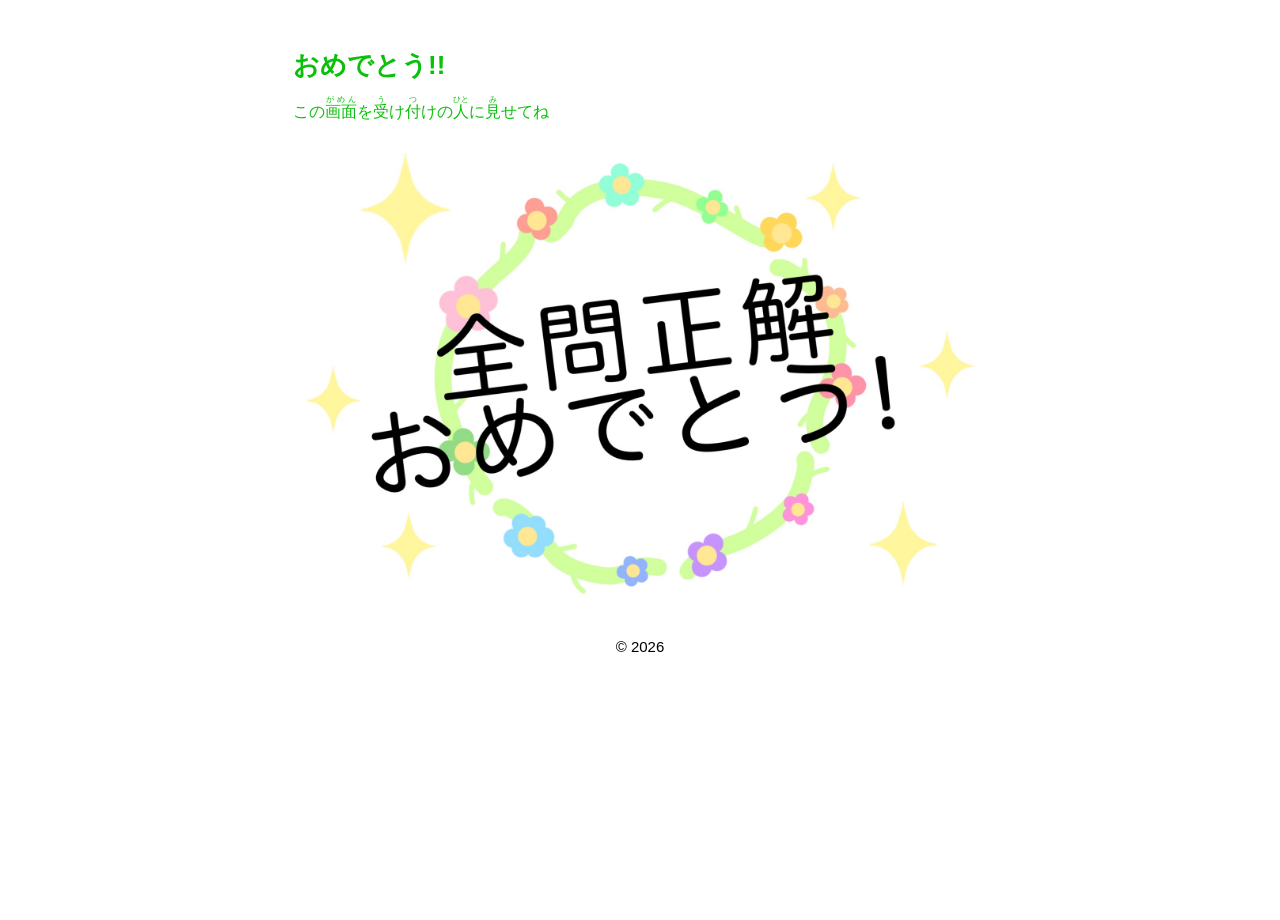
==== clear.html @ f263c5b3 "Add files via upload" ====
<!DOCTYPE html>
<html lang="ja">
    <head>
        <meta charset="UTF-8">
        <title>クリアおめでとう</title>
        <meta name="keywords" content="ページのキーワードA,B,C">
        <meta name="description" content="ページの説明">
        <meta name="viewport" content="width=device-width, initial-scale=1.0">
        <link rel="stylesheet" href="clear.css">
    </head>
    <body>
    <div id="outer">
        <header><div id="header-container"><div id="head-inner"><h1>おめでとう!!</h1>
          <p class="description">
  この<ruby>画面<rt>がめん</rt></ruby>を<ruby>受<rt>う</rt></ruby>け<ruby>付<rt>つ</rt></ruby>けの<ruby>人<rt>ひと</rt></ruby>に<ruby>見<rt>み</rt></ruby>せてね
</p>
                <img src="images/stamp/全問正解.jpg">
        <footer>© 2026</footer>
    </div>
    </body>
</html>
---- clear.css ----
@charset "UTF-8";
body {
	margin: 0;
	padding: 0;
	font-family: "游ゴシック Medium", "ヒラギノ角ゴ Pro", "Hiragino Kaku Gothic Pro", "メイリオ", "Meiryo", sans-serif;
	line-height: 1.6;
    font-size: 16px;
}
#header-container {
  margin: 0 auto;
  width: 694px;
}
header {
	background-color: #ffffff;
}
#head-inner {
    padding: 25px 0;
}
h1 {
	font-size: 26px;
	font-weight: bold;
	padding: 10px 0 0 0;
	margin: 0;
	color: #0bc00b;
}
h1 a {
	font-weight: bold;
	color: #f3e6d2;
	text-decoration: none;
}
h1 a:hover {
	color: #e8f3f9;
	text-decoration: none;
}
.description {
	line-height: 1.2;
	color: #0bc00b;
	margin: 0.5em 0 1em 0;
}
h2 {
	font-size: 22px;
	margin: 0;
	padding: 4px 0;
	border-bottom: 1px solid #999;
}
#content-wrapper {margin: 0 auto;
    width: 694px;}
main {
	color: #333;
}
#inner {
	padding: 20px 0 0 0;
}
ul {
	margin: 0 0 0 1em;
	padding: 0;
}
li {
	list-style: disc;
}
p {
	margin: 1em 0;
}
img {
	max-width: 100%;
	height: auto;
	border: 0;
}
hr {
	border-width: 1px 0 0 0;
	border-style: solid;
	border-color: #ccc;
	height: 1px;
}
a {
	font-weight: normal;
}

#middle-inner {
	padding: 20px 0 20px 0;
}
.side-title {
	padding: 7px 16px 7px 16px;
	background-color: #f1f1f1;
	color: #333;
	font-weight: bold;
	border: 1px solid #ccc;
	margin-bottom: 10px;
	border-radius: 5px;
}
.side {
	margin: 0 0 10px 0;
	padding: 2px 8px 8px 7px;
	background-color: #fcfcfc;
	box-shadow: 0 2px 5px rgba(0, 0, 0, 0.1);
	border-radius: 5px;
}
.side ul {
	margin: 0 0 0 10px;
	padding: 0;
}
.side li {
	list-style: none;
	margin-bottom: 0.5em;
}
.side li a {
	text-decoration: none;
	color: #214555;
}
.side li a:hover {
	text-decoration: underline;
}
footer {
	font-size: 15px;
	height: 100px;
	clear: both;
	text-align: center;
}
blockquote {
	border: 1px solid #ccc;
	padding: 5px;
	margin: 10px;
}
@media screen and (max-width: 767px) {
#header-container {
    margin: 0;
	width: 100%;
}

#head-inner {
    padding: 25px 10px;
	background-color: #FFFFFF;
}

#content-wrapper {
margin: 0;
	width: 100%;}
main {
width: 100%;
	color: #333;
}
#inner {
	padding: 20px 10px 0 10px;
}
aside {
width: 100%;
}
#middle-inner {
	padding: 10px 10px 20px 10px;
}
h1 {
	font-size: 20px;
}
h2 {
	font-size: 18px;
}
h3 {
	font-size: 16px;
}
h4 {
	font-size: 14px;
}
}
#outer {
  min-height: 100vh;
  padding: 10px;
  display: flex;
  flex-direction: column;
  align-items: center;
}
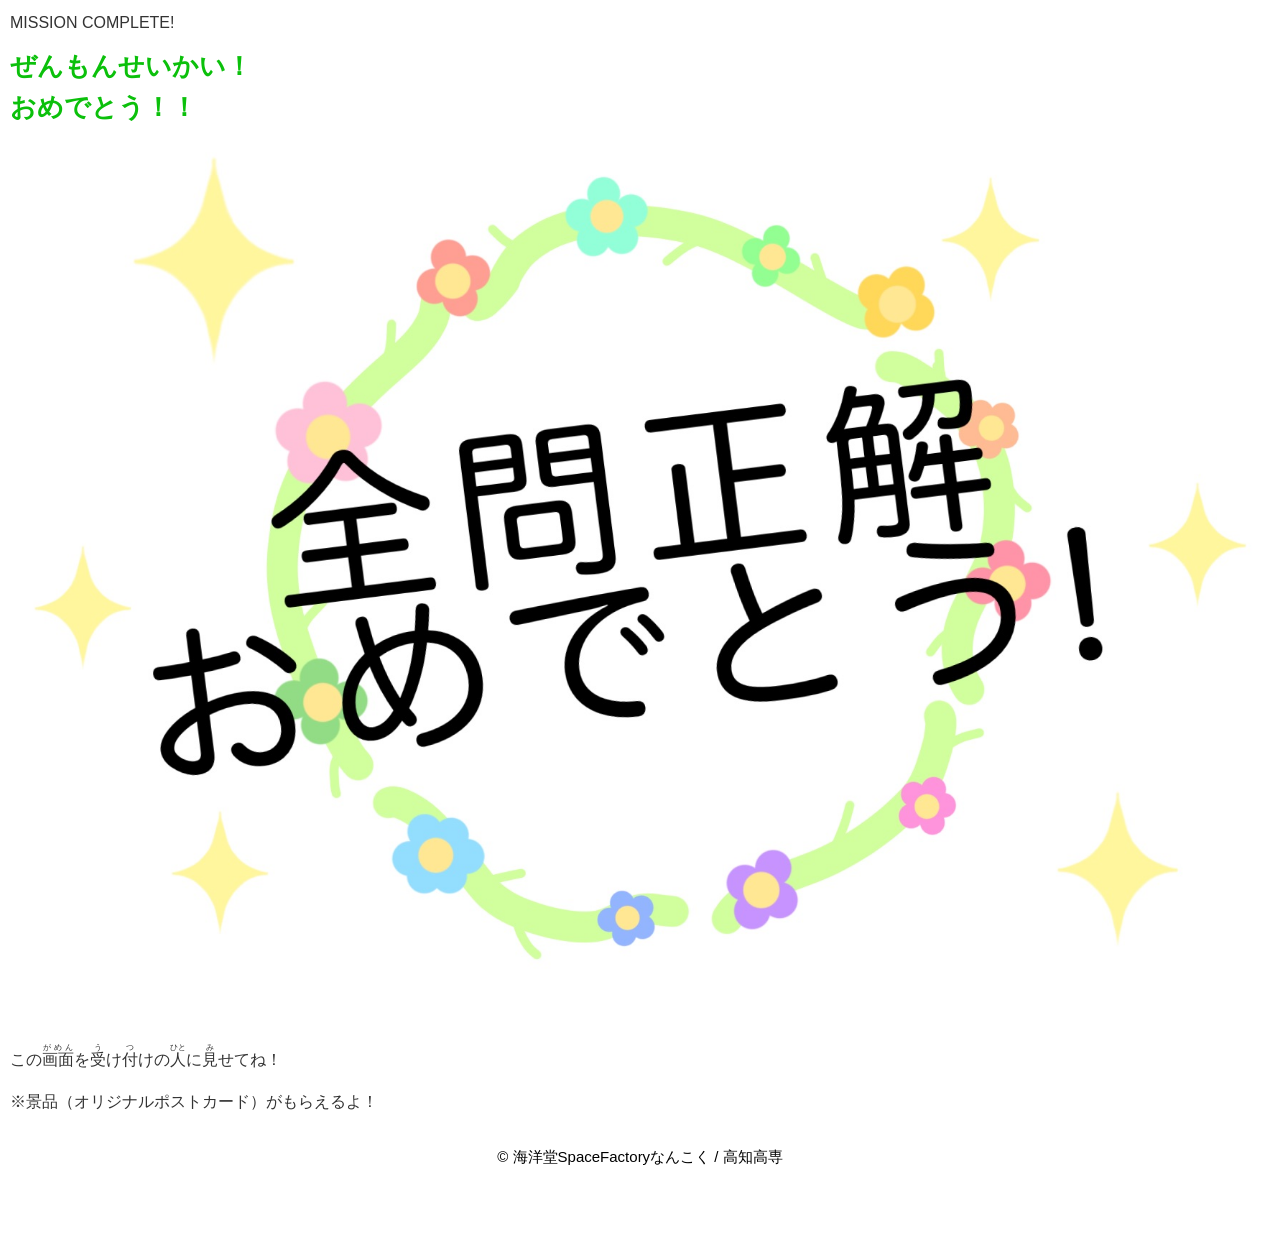
==== commit 84e4928e: "a a" ====
--- a/clear.html
+++ b/clear.html
@@ -1,21 +1,58 @@
 <!DOCTYPE html>
 <html lang="ja">
-    <head>
-        <meta charset="UTF-8">
-        <title>クリアおめでとう</title>
-        <meta name="keywords" content="ページのキーワードA,B,C">
-        <meta name="description" content="ページの説明">
-        <meta name="viewport" content="width=device-width, initial-scale=1.0">
-        <link rel="stylesheet" href="clear.css">
-    </head>
-    <body>
+<head>
+    <meta charset="UTF-8">
+    <title>全問正解おめでとう！海洋堂ARクイズラリー</title>
+    <meta name="viewport" content="width=device-width, initial-scale=1.0">
+    <link rel="stylesheet" href="clear.css">
+    <!-- 見やすい角丸フォントの読み込み -->
+    <link rel="preconnect" href="https://fonts.googleapis.com">
+    <link rel="preconnect" href="https://fonts.gstatic.com" crossorigin>
+    <link href="https://fonts.googleapis.com/css2?family=M+PLUS+Rounded+1c:wght@700;800;900&display=swap" rel="stylesheet">
+</head>
+<body>
+    <!-- お祝いの紙吹雪演出 -->
+    <div class="confetti-container" aria-hidden="true">
+        <div class="confetti"></div><div class="confetti"></div>
+        <div class="confetti"></div><div class="confetti"></div>
+        <div class="confetti"></div><div class="confetti"></div>
+        <div class="confetti"></div><div class="confetti"></div>
+    </div>
+
+
     <div id="outer">
-        <header><div id="header-container"><div id="head-inner"><h1>おめでとう!!</h1>
-          <p class="description">
-  この<ruby>画面<rt>がめん</rt></ruby>を<ruby>受<rt>う</rt></ruby>け<ruby>付<rt>つ</rt></ruby>けの<ruby>人<rt>ひと</rt></ruby>に<ruby>見<rt>み</rt></ruby>せてね
-</p>
-                <img src="images/stamp/全問正解.jpg">
-        <footer>© 2026</footer>
+        <main class="clear-card">
+            
+            <!-- 1. 祝福ヘッダー -->
+            <header class="clear-header">
+                <div class="badge">MISSION COMPLETE!</div>
+                <h1>ぜんもんせいかい！<br><span class="highlight">おめでとう！！</span></h1>
+            </header>
+
+
+            <!-- 2. スタンプ（スタッフ確認用メインエリア） -->
+            <div class="stamp-container">
+                <div class="stamp-frame">
+                    <img src="images/stamp/全問正解.jpg" alt="全問正解スタンプ" class="stamp-image">
+                </div>
+            </div>
+
+
+            <!-- 3. スタッフに見せる指示（子供・高齢者向け大文字＆ルビ） -->
+            <div class="reception-guide">
+                <p class="guide-text">
+                    この<ruby>画面<rt>がめん</rt></ruby>を<ruby>受<rt>う</rt></ruby>け<ruby>付<rt>つ</rt></ruby>けの<ruby>人<rt>ひと</rt></ruby>に<ruby>見<rt>み</rt></ruby>せてね！
+                </p>
+                <p class="sub-text">※景品（オリジナルポストカード）がもらえるよ！</p>
+            </div>
+
+
+        </main>
+
+
+        <footer>
+            <p>© 海洋堂SpaceFactoryなんこく / 高知高専</p>
+        </footer>
     </div>
-    </body>
+</body>
 </html>
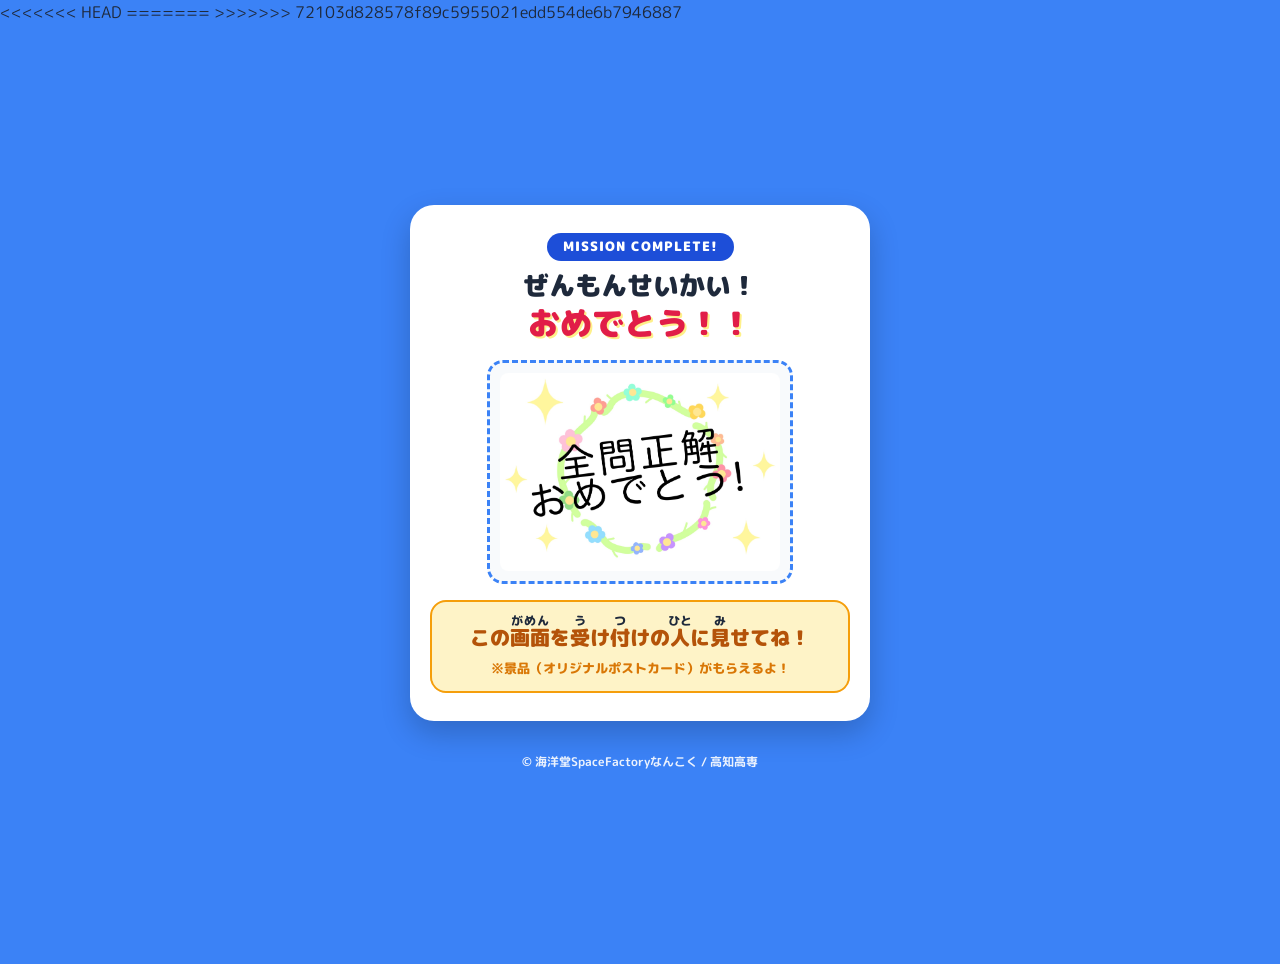
==== commit e961f02f: "Merge branch 'main' of https://github.com/d62152-dotcom/ARquiz" ====
--- a/clear.html
+++ b/clear.html
@@ -2,7 +2,11 @@
 <html lang="ja">
 <head>
     <meta charset="UTF-8">
+<<<<<<< HEAD
     <title>全問正解おめでとう！海洋堂ARクイズラリー</title>
+=======
+    <title>全問正解おめでとう！｜海洋堂ARクイズラリー</title>
+>>>>>>> 72103d828578f89c5955021edd554de6b7946887
     <meta name="viewport" content="width=device-width, initial-scale=1.0">
     <link rel="stylesheet" href="clear.css">
     <!-- 見やすい角丸フォントの読み込み -->
--- a/clear.css
+++ b/clear.css
@@ -1,170 +1,215 @@
 @charset "UTF-8";
+
+
+:root {
+    --ksfn-blue: #3b82f6;       /* 海洋堂SFなんこくらしい鮮やかな青 */
+    --ksfn-dark-blue: #1d4ed8;  /* 深みのある青 */
+    --accent-red: #e11d48;      /* お祝いの赤 */
+    --accent-yellow: #fef08a;   /* 祝福の黄色 */
+    --text-color: #1e293b;
+}
+
+
+{
+    box-sizing: border-box;
+}
+
+
 body {
-	margin: 0;
-	padding: 0;
-	font-family: "游ゴシック Medium", "ヒラギノ角ゴ Pro", "Hiragino Kaku Gothic Pro", "メイリオ", "Meiryo", sans-serif;
-	line-height: 1.6;
-    font-size: 16px;
-}
-#header-container {
-  margin: 0 auto;
-  width: 694px;
-}
-header {
-	background-color: #ffffff;
-}
-#head-inner {
-    padding: 25px 0;
-}
+    margin: 0;
+    padding: 0;
+    font-family: 'M PLUS Rounded 1c', "ヒラギノ角ゴ ProN", "Meiryo", sans-serif;
+    background-color: var(--ksfn-blue); /* 青を基調とした背景 */
+    color: var(--text-color);
+    line-height: 1.5;
+    overflow-x: hidden;
+}
+
+
+/* 全体レイアウト */
+#outer {
+    min-height: 100vh;
+    padding: 20px 12px;
+    display: flex;
+    flex-direction: column;
+    align-items: center;
+    justify-content: center;
+}
+
+
+/* クイズラリー専用のクリアカード */
+.clear-card {
+    background: #ffffff;
+    width: 100%;
+    max-width: 420px; /* スマホで一番見やすいサイズ */
+    border-radius: 24px;
+    padding: 28px 20px;
+    box-shadow: 0 12px 30px rgba(0, 0, 0, 0.2);
+    text-align: center;
+    position: relative;
+    z-index: 10;
+}
+
+
+/* 1. 祝福ヘッダー */
+.clear-header {
+    margin-bottom: 16px;
+}
+
+
+.badge {
+    display: inline-block;
+    background: var(--ksfn-dark-blue);
+    color: #ffffff;
+    font-weight: 900;
+    font-size: 13px;
+    padding: 4px 16px;
+    border-radius: 20px;
+    letter-spacing: 1px;
+    margin-bottom: 8px;
+}
+
+
 h1 {
-	font-size: 26px;
-	font-weight: bold;
-	padding: 10px 0 0 0;
-	margin: 0;
-	color: #0bc00b;
-}
-h1 a {
-	font-weight: bold;
-	color: #f3e6d2;
-	text-decoration: none;
-}
-h1 a:hover {
-	color: #e8f3f9;
-	text-decoration: none;
-}
-.description {
-	line-height: 1.2;
-	color: #0bc00b;
-	margin: 0.5em 0 1em 0;
-}
-h2 {
-	font-size: 22px;
-	margin: 0;
-	padding: 4px 0;
-	border-bottom: 1px solid #999;
-}
-#content-wrapper {margin: 0 auto;
-    width: 694px;}
-main {
-	color: #333;
-}
-#inner {
-	padding: 20px 0 0 0;
-}
-ul {
-	margin: 0 0 0 1em;
-	padding: 0;
-}
-li {
-	list-style: disc;
-}
-p {
-	margin: 1em 0;
-}
-img {
-	max-width: 100%;
-	height: auto;
-	border: 0;
-}
-hr {
-	border-width: 1px 0 0 0;
-	border-style: solid;
-	border-color: #ccc;
-	height: 1px;
-}
-a {
-	font-weight: normal;
-}
-
-#middle-inner {
-	padding: 20px 0 20px 0;
-}
-.side-title {
-	padding: 7px 16px 7px 16px;
-	background-color: #f1f1f1;
-	color: #333;
-	font-weight: bold;
-	border: 1px solid #ccc;
-	margin-bottom: 10px;
-	border-radius: 5px;
-}
-.side {
-	margin: 0 0 10px 0;
-	padding: 2px 8px 8px 7px;
-	background-color: #fcfcfc;
-	box-shadow: 0 2px 5px rgba(0, 0, 0, 0.1);
-	border-radius: 5px;
-}
-.side ul {
-	margin: 0 0 0 10px;
-	padding: 0;
-}
-.side li {
-	list-style: none;
-	margin-bottom: 0.5em;
-}
-.side li a {
-	text-decoration: none;
-	color: #214555;
-}
-.side li a:hover {
-	text-decoration: underline;
-}
+    font-size: 26px;
+    font-weight: 900;
+    margin: 0;
+    color: var(--text-color);
+    line-height: 1.3;
+}
+
+
+h1 .highlight {
+    font-size: 32px;
+    color: var(--accent-red);
+    text-shadow: 2px 2px 0px var(--accent-yellow);
+    display: inline-block;
+    animation: pulse 1.5s infinite alternate;
+}
+
+
+@keyframes pulse {
+    0% { transform: scale(1); }
+    100% { transform: scale(1.05); }
+}
+
+
+/* 2. スタンプ表示枠 */
+.stamp-container {
+    margin: 16px 0;
+    display: flex;
+    justify-content: center;
+}
+
+
+.stamp-frame {
+    background: #f8fafc;
+    border: 3px dashed var(--ksfn-blue);
+    border-radius: 16px;
+    padding: 10px;
+    max-width: 280px;
+    width: 100%;
+}
+
+
+.stamp-image {
+    width: 100%;
+    height: auto;
+    display: block;
+    border-radius: 8px;
+    animation: popIn 0.6s cubic-bezier(0.175, 0.885, 0.32, 1.275);
+}
+
+
+@keyframes popIn {
+    0% { transform: scale(0.6); opacity: 0; }
+    100% { transform: scale(1); opacity: 1; }
+}
+
+
+/* 3. 受付誘導指示（スタッフに見せる目的） */
+.reception-guide {
+    background-color: #fef3c7; /* 目立つ明るいイエロー */
+    border: 2px solid #f59e0b;
+    border-radius: 16px;
+    padding: 12px 8px;
+    margin-top: 16px;
+}
+
+
+.guide-text {
+    font-size: 20px;
+    font-weight: 900;
+    color: #b45309;
+    margin: 0;
+    line-height: 1.8;
+}
+
+
+/* ルビ（ふりがな）を大きく太く調整 */
+ruby {
+    ruby-position: over;
+}
+
+
+rt {
+    font-size: 12px;
+    font-weight: 800;
+    color: #1e293b;
+}
+
+
+.sub-text {
+    font-size: 13px;
+    font-weight: 800;
+    color: #d97706;
+    margin: 4px 0 0 0;
+}
+
+
+/* フッター */
 footer {
-	font-size: 15px;
-	height: 100px;
-	clear: both;
-	text-align: center;
-}
-blockquote {
-	border: 1px solid #ccc;
-	padding: 5px;
-	margin: 10px;
-}
-@media screen and (max-width: 767px) {
-#header-container {
-    margin: 0;
-	width: 100%;
-}
-
-#head-inner {
-    padding: 25px 10px;
-	background-color: #FFFFFF;
-}
-
-#content-wrapper {
-margin: 0;
-	width: 100%;}
-main {
-width: 100%;
-	color: #333;
-}
-#inner {
-	padding: 20px 10px 0 10px;
-}
-aside {
-width: 100%;
-}
-#middle-inner {
-	padding: 10px 10px 20px 10px;
-}
-h1 {
-	font-size: 20px;
-}
-h2 {
-	font-size: 18px;
-}
-h3 {
-	font-size: 16px;
-}
-h4 {
-	font-size: 14px;
-}
-}
-#outer {
-  min-height: 100vh;
-  padding: 10px;
-  display: flex;
-  flex-direction: column;
-  align-items: center;
+    font-size: 12px;
+    color: #ffffff;
+    margin-top: 20px;
+    text-align: center;
+    font-weight: 700;
+    opacity: 0.9;
+}
+
+
+/* 4. お祝い紙吹雪アニメーション (CSS Only) */
+.confetti-container {
+    position: fixed;
+    top: 0;
+    left: 0;
+    width: 100vw;
+    height: 100vh;
+    pointer-events: none;
+    z-index: 1;
+    overflow: hidden;
+}
+
+
+.confetti {
+    position: absolute;
+    width: 10px;
+    height: 16px;
+    opacity: 0.85;
+    top: -20px;
+    animation: fall 3.5s linear infinite;
+}
+
+
+.confetti:nth-child(1) { left: 10%; background: #ffffff; animation-delay: 0s; }
+.confetti:nth-child(2) { left: 25%; background: #fef08a; animation-delay: 0.5s; }
+.confetti:nth-child(3) { left: 40%; background: #f43f5e; animation-delay: 0.2s; }
+.confetti:nth-child(4) { left: 55%; background: #60a5fa; animation-delay: 0.8s; }
+.confetti:nth-child(5) { left: 70%; background: #ffffff; animation-delay: 0.3s; }
+.confetti:nth-child(6) { left: 85%; background: #fef08a; animation-delay: 0.6s; }
+
+
+@keyframes fall {
+    0% { transform: translateY(0) rotate(0deg); opacity: 1; }
+    100% { transform: translateY(100vh) rotate(360deg); opacity: 0; }
 }
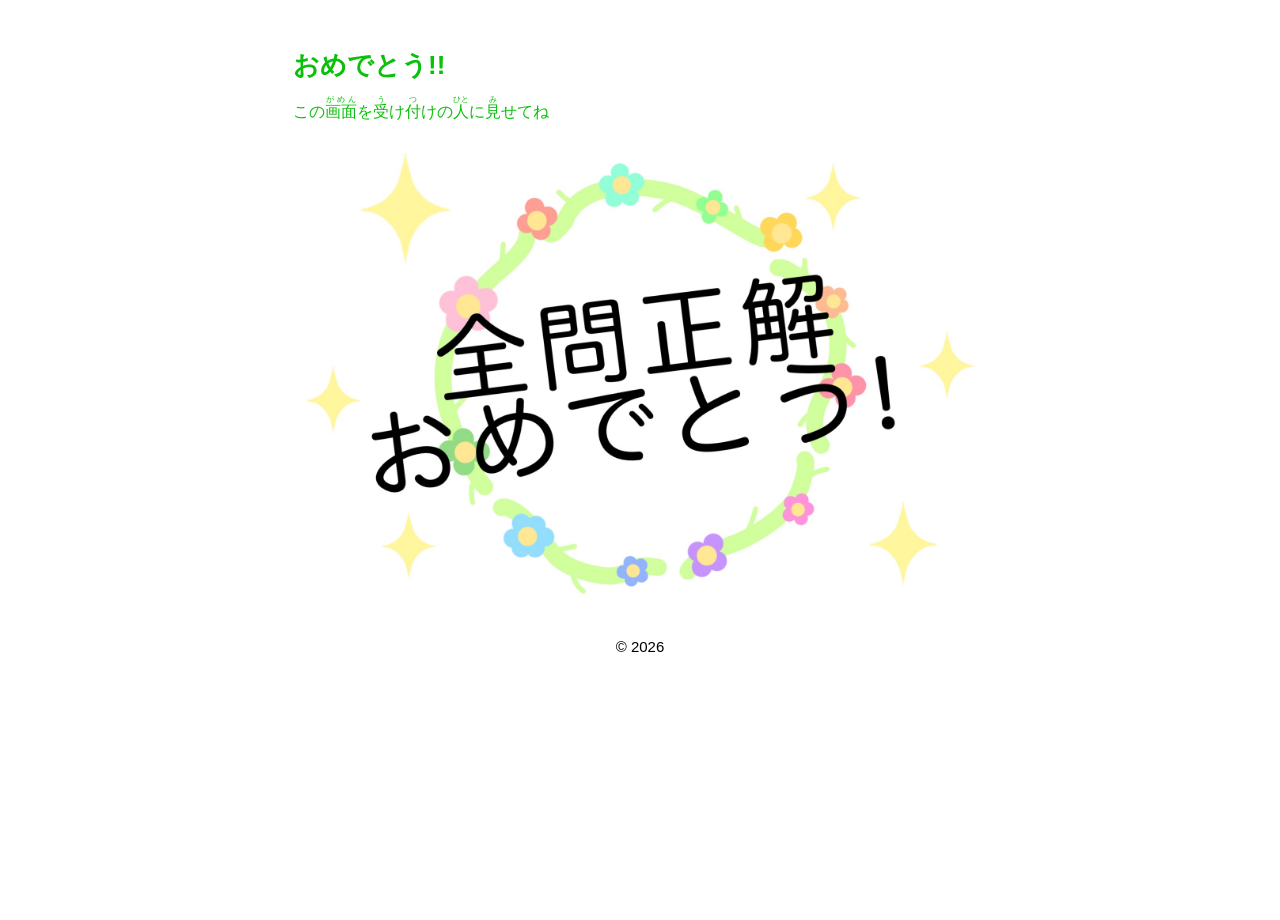
==== commit 513cedbb: "a" ====
--- a/clear.html
+++ b/clear.html
@@ -1,62 +1,21 @@
 <!DOCTYPE html>
 <html lang="ja">
-<head>
-    <meta charset="UTF-8">
-<<<<<<< HEAD
-    <title>全問正解おめでとう！海洋堂ARクイズラリー</title>
-=======
-    <title>全問正解おめでとう！｜海洋堂ARクイズラリー</title>
->>>>>>> 72103d828578f89c5955021edd554de6b7946887
-    <meta name="viewport" content="width=device-width, initial-scale=1.0">
-    <link rel="stylesheet" href="clear.css">
-    <!-- 見やすい角丸フォントの読み込み -->
-    <link rel="preconnect" href="https://fonts.googleapis.com">
-    <link rel="preconnect" href="https://fonts.gstatic.com" crossorigin>
-    <link href="https://fonts.googleapis.com/css2?family=M+PLUS+Rounded+1c:wght@700;800;900&display=swap" rel="stylesheet">
-</head>
-<body>
-    <!-- お祝いの紙吹雪演出 -->
-    <div class="confetti-container" aria-hidden="true">
-        <div class="confetti"></div><div class="confetti"></div>
-        <div class="confetti"></div><div class="confetti"></div>
-        <div class="confetti"></div><div class="confetti"></div>
-        <div class="confetti"></div><div class="confetti"></div>
+    <head>
+        <meta charset="UTF-8">
+        <title>クリアおめでとう</title>
+        <meta name="keywords" content="ページのキーワードA,B,C">
+        <meta name="description" content="ページの説明">
+        <meta name="viewport" content="width=device-width, initial-scale=1.0">
+        <link rel="stylesheet" href="clear.css">
+    </head>
+    <body>
+    <div id="outer">
+        <header><div id="header-container"><div id="head-inner"><h1>おめでとう!!</h1>
+          <p class="description">
+  この<ruby>画面<rt>がめん</rt></ruby>を<ruby>受<rt>う</rt></ruby>け<ruby>付<rt>つ</rt></ruby>けの<ruby>人<rt>ひと</rt></ruby>に<ruby>見<rt>み</rt></ruby>せてね
+</p>
+                <img src="images/stamp/全問正解.jpg">
+        <footer>© 2026</footer>
     </div>
-
-
-    <div id="outer">
-        <main class="clear-card">
-            
-            <!-- 1. 祝福ヘッダー -->
-            <header class="clear-header">
-                <div class="badge">MISSION COMPLETE!</div>
-                <h1>ぜんもんせいかい！<br><span class="highlight">おめでとう！！</span></h1>
-            </header>
-
-
-            <!-- 2. スタンプ（スタッフ確認用メインエリア） -->
-            <div class="stamp-container">
-                <div class="stamp-frame">
-                    <img src="images/stamp/全問正解.jpg" alt="全問正解スタンプ" class="stamp-image">
-                </div>
-            </div>
-
-
-            <!-- 3. スタッフに見せる指示（子供・高齢者向け大文字＆ルビ） -->
-            <div class="reception-guide">
-                <p class="guide-text">
-                    この<ruby>画面<rt>がめん</rt></ruby>を<ruby>受<rt>う</rt></ruby>け<ruby>付<rt>つ</rt></ruby>けの<ruby>人<rt>ひと</rt></ruby>に<ruby>見<rt>み</rt></ruby>せてね！
-                </p>
-                <p class="sub-text">※景品（オリジナルポストカード）がもらえるよ！</p>
-            </div>
-
-
-        </main>
-
-
-        <footer>
-            <p>© 海洋堂SpaceFactoryなんこく / 高知高専</p>
-        </footer>
-    </div>
-</body>
+    </body>
 </html>
--- a/clear.css
+++ b/clear.css
@@ -1,215 +1,167 @@
 @charset "UTF-8";
-
-
-:root {
-    --ksfn-blue: #3b82f6;       /* 海洋堂SFなんこくらしい鮮やかな青 */
-    --ksfn-dark-blue: #1d4ed8;  /* 深みのある青 */
-    --accent-red: #e11d48;      /* お祝いの赤 */
-    --accent-yellow: #fef08a;   /* 祝福の黄色 */
-    --text-color: #1e293b;
-}
-
-
-{
-    box-sizing: border-box;
-}
-
-
 body {
     margin: 0;
     padding: 0;
-    font-family: 'M PLUS Rounded 1c', "ヒラギノ角ゴ ProN", "Meiryo", sans-serif;
-    background-color: var(--ksfn-blue); /* 青を基調とした背景 */
-    color: var(--text-color);
-    line-height: 1.5;
-    overflow-x: hidden;
+    font-family: "游ゴシック Medium", "ヒラギノ角ゴ Pro", "Hiragino Kaku Gothic Pro", "メイリオ", "Meiryo", sans-serif;
+    line-height: 1.6;
+    font-size: 16px;
 }
-
-
-/* 全体レイアウト */
-#outer {
-    min-height: 100vh;
-    padding: 20px 12px;
-    display: flex;
-    flex-direction: column;
-    align-items: center;
-    justify-content: center;
+#header-container {
+  margin: 0 auto;
+  width: 694px;
 }
-
-
-/* クイズラリー専用のクリアカード */
-.clear-card {
-    background: #ffffff;
-    width: 100%;
-    max-width: 420px; /* スマホで一番見やすいサイズ */
-    border-radius: 24px;
-    padding: 28px 20px;
-    box-shadow: 0 12px 30px rgba(0, 0, 0, 0.2);
-    text-align: center;
-    position: relative;
-    z-index: 10;
+header {
+    background-color: #ffffff;
 }
-
-
-/* 1. 祝福ヘッダー */
-.clear-header {
-    margin-bottom: 16px;
+#head-inner {
+    padding: 25px 0;
 }
-
-
-.badge {
-    display: inline-block;
-    background: var(--ksfn-dark-blue);
-    color: #ffffff;
-    font-weight: 900;
-    font-size: 13px;
-    padding: 4px 16px;
-    border-radius: 20px;
-    letter-spacing: 1px;
-    margin-bottom: 8px;
-}
-
-
 h1 {
     font-size: 26px;
-    font-weight: 900;
+    font-weight: bold;
+    padding: 10px 0 0 0;
     margin: 0;
-    color: var(--text-color);
-    line-height: 1.3;
+    color: #0bc00b;
 }
-
-
-h1 .highlight {
-    font-size: 32px;
-    color: var(--accent-red);
-    text-shadow: 2px 2px 0px var(--accent-yellow);
-    display: inline-block;
-    animation: pulse 1.5s infinite alternate;
+h1 a {
+    font-weight: bold;
+    color: #f3e6d2;
+    text-decoration: none;
 }
-
-
-@keyframes pulse {
-    0% { transform: scale(1); }
-    100% { transform: scale(1.05); }
+h1 a:hover {
+    color: #e8f3f9;
+    text-decoration: none;
 }
-
-
-/* 2. スタンプ表示枠 */
-.stamp-container {
-    margin: 16px 0;
-    display: flex;
-    justify-content: center;
+.description {
+    line-height: 1.2;
+    color: #0bc00b;
+    margin: 0.5em 0 1em 0;
 }
-
-
-.stamp-frame {
-    background: #f8fafc;
-    border: 3px dashed var(--ksfn-blue);
-    border-radius: 16px;
-    padding: 10px;
-    max-width: 280px;
+h2 {
+    font-size: 22px;
+    margin: 0;
+    padding: 4px 0;
+    border-bottom: 1px solid #999;
+}
+#content-wrapper {margin: 0 auto;
+    width: 694px;}
+main {
+    color: #333;
+}
+#inner {
+    padding: 20px 0 0 0;
+}
+ul {
+    margin: 0 0 0 1em;
+    padding: 0;
+}
+li {
+    list-style: disc;
+}
+p {
+    margin: 1em 0;
+}
+img {
+    max-width: 100%;
+    height: auto;
+    border: 0;
+}
+hr {
+    border-width: 1px 0 0 0;
+    border-style: solid;
+    border-color: #ccc;
+    height: 1px;
+}
+a {
+    font-weight: normal;
+}
+#middle-inner {
+    padding: 20px 0 20px 0;
+}
+.side-title {
+    padding: 7px 16px 7px 16px;
+    background-color: #f1f1f1;
+    color: #333;
+    font-weight: bold;
+    border: 1px solid #ccc;
+    margin-bottom: 10px;
+    border-radius: 5px;
+}
+.side {
+    margin: 0 0 10px 0;
+    padding: 2px 8px 8px 7px;
+    background-color: #fcfcfc;
+    box-shadow: 0 2px 5px rgba(0, 0, 0, 0.1);
+    border-radius: 5px;
+}
+.side ul {
+    margin: 0 0 0 10px;
+    padding: 0;
+}
+.side li {
+    list-style: none;
+    margin-bottom: 0.5em;
+}
+.side li a {
+    text-decoration: none;
+    color: #214555;
+}
+.side li a:hover {
+    text-decoration: underline;
+}
+footer {
+    font-size: 15px;
+    height: 100px;
+    clear: both;
+    text-align: center;
+}
+blockquote {
+    border: 1px solid #ccc;
+    padding: 5px;
+    margin: 10px;
+}
+@media screen and (max-width: 767px) {
+#header-container {
+    margin: 0;
     width: 100%;
 }
-
-
-.stamp-image {
-    width: 100%;
-    height: auto;
-    display: block;
-    border-radius: 8px;
-    animation: popIn 0.6s cubic-bezier(0.175, 0.885, 0.32, 1.275);
+#head-inner {
+    padding: 25px 10px;
+    background-color: #FFFFFF;
 }
-
-
-@keyframes popIn {
-    0% { transform: scale(0.6); opacity: 0; }
-    100% { transform: scale(1); opacity: 1; }
+#content-wrapper {
+margin: 0;
+    width: 100%;}
+main {
+width: 100%;
+    color: #333;
 }
-
-
-/* 3. 受付誘導指示（スタッフに見せる目的） */
-.reception-guide {
-    background-color: #fef3c7; /* 目立つ明るいイエロー */
-    border: 2px solid #f59e0b;
-    border-radius: 16px;
-    padding: 12px 8px;
-    margin-top: 16px;
+#inner {
+    padding: 20px 10px 0 10px;
 }
-
-
-.guide-text {
+aside {
+width: 100%;
+}
+#middle-inner {
+    padding: 10px 10px 20px 10px;
+}
+h1 {
     font-size: 20px;
-    font-weight: 900;
-    color: #b45309;
-    margin: 0;
-    line-height: 1.8;
 }
-
-
-/* ルビ（ふりがな）を大きく太く調整 */
-ruby {
-    ruby-position: over;
+h2 {
+    font-size: 18px;
 }
-
-
-rt {
-    font-size: 12px;
-    font-weight: 800;
-    color: #1e293b;
+h3 {
+    font-size: 16px;
 }
-
-
-.sub-text {
-    font-size: 13px;
-    font-weight: 800;
-    color: #d97706;
-    margin: 4px 0 0 0;
+h4 {
+    font-size: 14px;
 }
-
-
-/* フッター */
-footer {
-    font-size: 12px;
-    color: #ffffff;
-    margin-top: 20px;
-    text-align: center;
-    font-weight: 700;
-    opacity: 0.9;
 }
-
-
-/* 4. お祝い紙吹雪アニメーション (CSS Only) */
-.confetti-container {
-    position: fixed;
-    top: 0;
-    left: 0;
-    width: 100vw;
-    height: 100vh;
-    pointer-events: none;
-    z-index: 1;
-    overflow: hidden;
-}
-
-
-.confetti {
-    position: absolute;
-    width: 10px;
-    height: 16px;
-    opacity: 0.85;
-    top: -20px;
-    animation: fall 3.5s linear infinite;
-}
-
-
-.confetti:nth-child(1) { left: 10%; background: #ffffff; animation-delay: 0s; }
-.confetti:nth-child(2) { left: 25%; background: #fef08a; animation-delay: 0.5s; }
-.confetti:nth-child(3) { left: 40%; background: #f43f5e; animation-delay: 0.2s; }
-.confetti:nth-child(4) { left: 55%; background: #60a5fa; animation-delay: 0.8s; }
-.confetti:nth-child(5) { left: 70%; background: #ffffff; animation-delay: 0.3s; }
-.confetti:nth-child(6) { left: 85%; background: #fef08a; animation-delay: 0.6s; }
-
-
-@keyframes fall {
-    0% { transform: translateY(0) rotate(0deg); opacity: 1; }
-    100% { transform: translateY(100vh) rotate(360deg); opacity: 0; }
+#outer {
+  min-height: 100vh;
+  padding: 10px;
+  display: flex;
+  flex-direction: column;
+  align-items: center;
 }
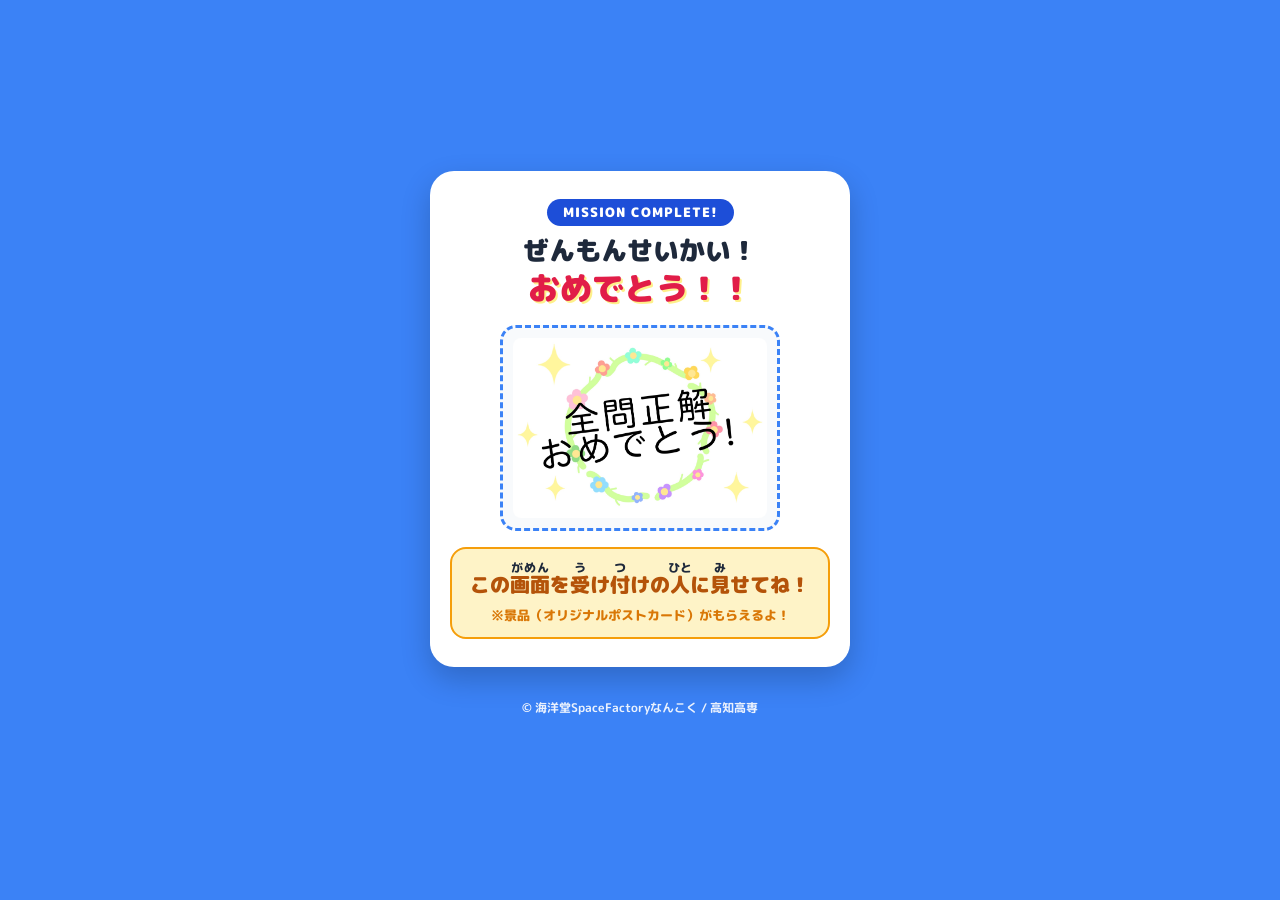
==== commit 8abead4c: "clear　編集" ====
--- a/clear.html
+++ b/clear.html
@@ -1,21 +1,58 @@
 <!DOCTYPE html>
 <html lang="ja">
-    <head>
-        <meta charset="UTF-8">
-        <title>クリアおめでとう</title>
-        <meta name="keywords" content="ページのキーワードA,B,C">
-        <meta name="description" content="ページの説明">
-        <meta name="viewport" content="width=device-width, initial-scale=1.0">
-        <link rel="stylesheet" href="clear.css">
-    </head>
-    <body>
+<head>
+    <meta charset="UTF-8">
+    <title>全問正解おめでとう！｜海洋堂ARクイズラリー</title>
+    <meta name="viewport" content="width=device-width, initial-scale=1.0">
+    <link rel="stylesheet" href="clear.css">
+    <!-- 見やすい角丸フォントの読み込み -->
+    <link rel="preconnect" href="https://fonts.googleapis.com">
+    <link rel="preconnect" href="https://fonts.gstatic.com" crossorigin>
+    <link href="https://fonts.googleapis.com/css2?family=M+PLUS+Rounded+1c:wght@700;800;900&display=swap" rel="stylesheet">
+</head>
+<body>
+    <!-- お祝いの紙吹雪演出 -->
+    <div class="confetti-container" aria-hidden="true">
+        <div class="confetti"></div><div class="confetti"></div>
+        <div class="confetti"></div><div class="confetti"></div>
+        <div class="confetti"></div><div class="confetti"></div>
+        <div class="confetti"></div><div class="confetti"></div>
+    </div>
+
+
     <div id="outer">
-        <header><div id="header-container"><div id="head-inner"><h1>おめでとう!!</h1>
-          <p class="description">
-  この<ruby>画面<rt>がめん</rt></ruby>を<ruby>受<rt>う</rt></ruby>け<ruby>付<rt>つ</rt></ruby>けの<ruby>人<rt>ひと</rt></ruby>に<ruby>見<rt>み</rt></ruby>せてね
-</p>
-                <img src="images/stamp/全問正解.jpg">
-        <footer>© 2026</footer>
+        <main class="clear-card">
+            
+            <!-- 1. 祝福ヘッダー -->
+            <header class="clear-header">
+                <div class="badge">MISSION COMPLETE!</div>
+                <h1>ぜんもんせいかい！<br><span class="highlight">おめでとう！！</span></h1>
+            </header>
+
+
+            <!-- 2. スタンプ（スタッフ確認用メインエリア） -->
+            <div class="stamp-container">
+                <div class="stamp-frame">
+                    <img src="images/stamp/全問正解.jpg" alt="全問正解スタンプ" class="stamp-image">
+                </div>
+            </div>
+
+
+            <!-- 3. スタッフに見せる指示（子供・高齢者向け大文字＆ルビ） -->
+            <div class="reception-guide">
+                <p class="guide-text">
+                    この<ruby>画面<rt>がめん</rt></ruby>を<ruby>受<rt>う</rt></ruby>け<ruby>付<rt>つ</rt></ruby>けの<ruby>人<rt>ひと</rt></ruby>に<ruby>見<rt>み</rt></ruby>せてね！
+                </p>
+                <p class="sub-text">※景品（オリジナルポストカード）がもらえるよ！</p>
+            </div>
+
+
+        </main>
+
+
+        <footer>
+            <p>© 海洋堂SpaceFactoryなんこく / 高知高専</p>
+        </footer>
     </div>
-    </body>
+</body>
 </html>
--- a/clear.css
+++ b/clear.css
@@ -1,167 +1,215 @@
 @charset "UTF-8";
+
+
+:root {
+    --ksfn-blue: #3b82f6;       /* 海洋堂SFなんこくらしい鮮やかな青 */
+    --ksfn-dark-blue: #1d4ed8;  /* 深みのある青 */
+    --accent-red: #e11d48;      /* お祝いの赤 */
+    --accent-yellow: #fef08a;   /* 祝福の黄色 */
+    --text-color: #1e293b;
+}
+
+
+    *, *::before, *::after {
+    box-sizing: border-box;
+    }
+
+
 body {
     margin: 0;
     padding: 0;
-    font-family: "游ゴシック Medium", "ヒラギノ角ゴ Pro", "Hiragino Kaku Gothic Pro", "メイリオ", "Meiryo", sans-serif;
-    line-height: 1.6;
-    font-size: 16px;
-}
-#header-container {
-  margin: 0 auto;
-  width: 694px;
-}
-header {
-    background-color: #ffffff;
-}
-#head-inner {
-    padding: 25px 0;
-}
+    font-family: 'M PLUS Rounded 1c', "ヒラギノ角ゴ ProN", "Meiryo", sans-serif;
+    background-color: var(--ksfn-blue); /* 青を基調とした背景 */
+    color: var(--text-color);
+    line-height: 1.5;
+    overflow-x: hidden;
+}
+
+
+/* 全体レイアウト */
+#outer {
+    min-height: 100vh;
+    padding: 20px 12px;
+    display: flex;
+    flex-direction: column;
+    align-items: center;
+    justify-content: center;
+}
+
+
+/* クイズラリー専用のクリアカード */
+.clear-card {
+    background: #ffffff;
+    width: 100%;
+    max-width: 420px; /* スマホで一番見やすいサイズ */
+    border-radius: 24px;
+    padding: 28px 20px;
+    box-shadow: 0 12px 30px rgba(0, 0, 0, 0.2);
+    text-align: center;
+    position: relative;
+    z-index: 10;
+}
+
+
+/* 1. 祝福ヘッダー */
+.clear-header {
+    margin-bottom: 16px;
+}
+
+
+.badge {
+    display: inline-block;
+    background: var(--ksfn-dark-blue);
+    color: #ffffff;
+    font-weight: 900;
+    font-size: 13px;
+    padding: 4px 16px;
+    border-radius: 20px;
+    letter-spacing: 1px;
+    margin-bottom: 8px;
+}
+
+
 h1 {
     font-size: 26px;
-    font-weight: bold;
-    padding: 10px 0 0 0;
+    font-weight: 900;
     margin: 0;
-    color: #0bc00b;
-}
-h1 a {
-    font-weight: bold;
-    color: #f3e6d2;
-    text-decoration: none;
-}
-h1 a:hover {
-    color: #e8f3f9;
-    text-decoration: none;
-}
-.description {
-    line-height: 1.2;
-    color: #0bc00b;
-    margin: 0.5em 0 1em 0;
-}
-h2 {
-    font-size: 22px;
+    color: var(--text-color);
+    line-height: 1.3;
+}
+
+
+h1 .highlight {
+    font-size: 32px;
+    color: var(--accent-red);
+    text-shadow: 2px 2px 0px var(--accent-yellow);
+    display: inline-block;
+    animation: pulse 1.5s infinite alternate;
+}
+
+
+@keyframes pulse {
+    0% { transform: scale(1); }
+    100% { transform: scale(1.05); }
+}
+
+
+/* 2. スタンプ表示枠 */
+.stamp-container {
+    margin: 16px 0;
+    display: flex;
+    justify-content: center;
+}
+
+
+.stamp-frame {
+    background: #f8fafc;
+    border: 3px dashed var(--ksfn-blue);
+    border-radius: 16px;
+    padding: 10px;
+    max-width: 280px;
+    width: 100%;
+}
+
+
+.stamp-image {
+    width: 100%;
+    height: auto;
+    display: block;
+    border-radius: 8px;
+    animation: popIn 0.6s cubic-bezier(0.175, 0.885, 0.32, 1.275);
+}
+
+
+@keyframes popIn {
+    0% { transform: scale(0.6); opacity: 0; }
+    100% { transform: scale(1); opacity: 1; }
+}
+
+
+/* 3. 受付誘導指示（スタッフに見せる目的） */
+.reception-guide {
+    background-color: #fef3c7; /* 目立つ明るいイエロー */
+    border: 2px solid #f59e0b;
+    border-radius: 16px;
+    padding: 12px 8px;
+    margin-top: 16px;
+}
+
+
+.guide-text {
+    font-size: 20px;
+    font-weight: 900;
+    color: #b45309;
     margin: 0;
-    padding: 4px 0;
-    border-bottom: 1px solid #999;
-}
-#content-wrapper {margin: 0 auto;
-    width: 694px;}
-main {
-    color: #333;
-}
-#inner {
-    padding: 20px 0 0 0;
-}
-ul {
-    margin: 0 0 0 1em;
-    padding: 0;
-}
-li {
-    list-style: disc;
-}
-p {
-    margin: 1em 0;
-}
-img {
-    max-width: 100%;
-    height: auto;
-    border: 0;
-}
-hr {
-    border-width: 1px 0 0 0;
-    border-style: solid;
-    border-color: #ccc;
-    height: 1px;
-}
-a {
-    font-weight: normal;
-}
-#middle-inner {
-    padding: 20px 0 20px 0;
-}
-.side-title {
-    padding: 7px 16px 7px 16px;
-    background-color: #f1f1f1;
-    color: #333;
-    font-weight: bold;
-    border: 1px solid #ccc;
-    margin-bottom: 10px;
-    border-radius: 5px;
-}
-.side {
-    margin: 0 0 10px 0;
-    padding: 2px 8px 8px 7px;
-    background-color: #fcfcfc;
-    box-shadow: 0 2px 5px rgba(0, 0, 0, 0.1);
-    border-radius: 5px;
-}
-.side ul {
-    margin: 0 0 0 10px;
-    padding: 0;
-}
-.side li {
-    list-style: none;
-    margin-bottom: 0.5em;
-}
-.side li a {
-    text-decoration: none;
-    color: #214555;
-}
-.side li a:hover {
-    text-decoration: underline;
-}
+    line-height: 1.8;
+}
+
+
+/* ルビ（ふりがな）を大きく太く調整 */
+ruby {
+    ruby-position: over;
+}
+
+
+rt {
+    font-size: 12px;
+    font-weight: 800;
+    color: #1e293b;
+}
+
+
+.sub-text {
+    font-size: 13px;
+    font-weight: 800;
+    color: #d97706;
+    margin: 4px 0 0 0;
+}
+
+
+/* フッター */
 footer {
-    font-size: 15px;
-    height: 100px;
-    clear: both;
+    font-size: 12px;
+    color: #ffffff;
+    margin-top: 20px;
     text-align: center;
-}
-blockquote {
-    border: 1px solid #ccc;
-    padding: 5px;
-    margin: 10px;
-}
-@media screen and (max-width: 767px) {
-#header-container {
-    margin: 0;
-    width: 100%;
-}
-#head-inner {
-    padding: 25px 10px;
-    background-color: #FFFFFF;
-}
-#content-wrapper {
-margin: 0;
-    width: 100%;}
-main {
-width: 100%;
-    color: #333;
-}
-#inner {
-    padding: 20px 10px 0 10px;
-}
-aside {
-width: 100%;
-}
-#middle-inner {
-    padding: 10px 10px 20px 10px;
-}
-h1 {
-    font-size: 20px;
-}
-h2 {
-    font-size: 18px;
-}
-h3 {
-    font-size: 16px;
-}
-h4 {
-    font-size: 14px;
-}
-}
-#outer {
-  min-height: 100vh;
-  padding: 10px;
-  display: flex;
-  flex-direction: column;
-  align-items: center;
+    font-weight: 700;
+    opacity: 0.9;
+}
+
+
+/* 4. お祝い紙吹雪アニメーション (CSS Only) */
+.confetti-container {
+    position: fixed;
+    top: 0;
+    left: 0;
+    width: 100vw;
+    height: 100vh;
+    pointer-events: none;
+    z-index: 1;
+    overflow: hidden;
+}
+
+
+.confetti {
+    position: absolute;
+    width: 10px;
+    height: 16px;
+    opacity: 0.85;
+    top: -20px;
+    animation: fall 3.5s linear infinite;
+}
+
+
+.confetti:nth-child(1) { left: 10%; background: #ffffff; animation-delay: 0s; }
+.confetti:nth-child(2) { left: 25%; background: #fef08a; animation-delay: 0.5s; }
+.confetti:nth-child(3) { left: 40%; background: #f43f5e; animation-delay: 0.2s; }
+.confetti:nth-child(4) { left: 55%; background: #60a5fa; animation-delay: 0.8s; }
+.confetti:nth-child(5) { left: 70%; background: #ffffff; animation-delay: 0.3s; }
+.confetti:nth-child(6) { left: 85%; background: #fef08a; animation-delay: 0.6s; }
+
+
+@keyframes fall {
+    0% { transform: translateY(0) rotate(0deg); opacity: 1; }
+    100% { transform: translateY(100vh) rotate(360deg); opacity: 0; }
 }
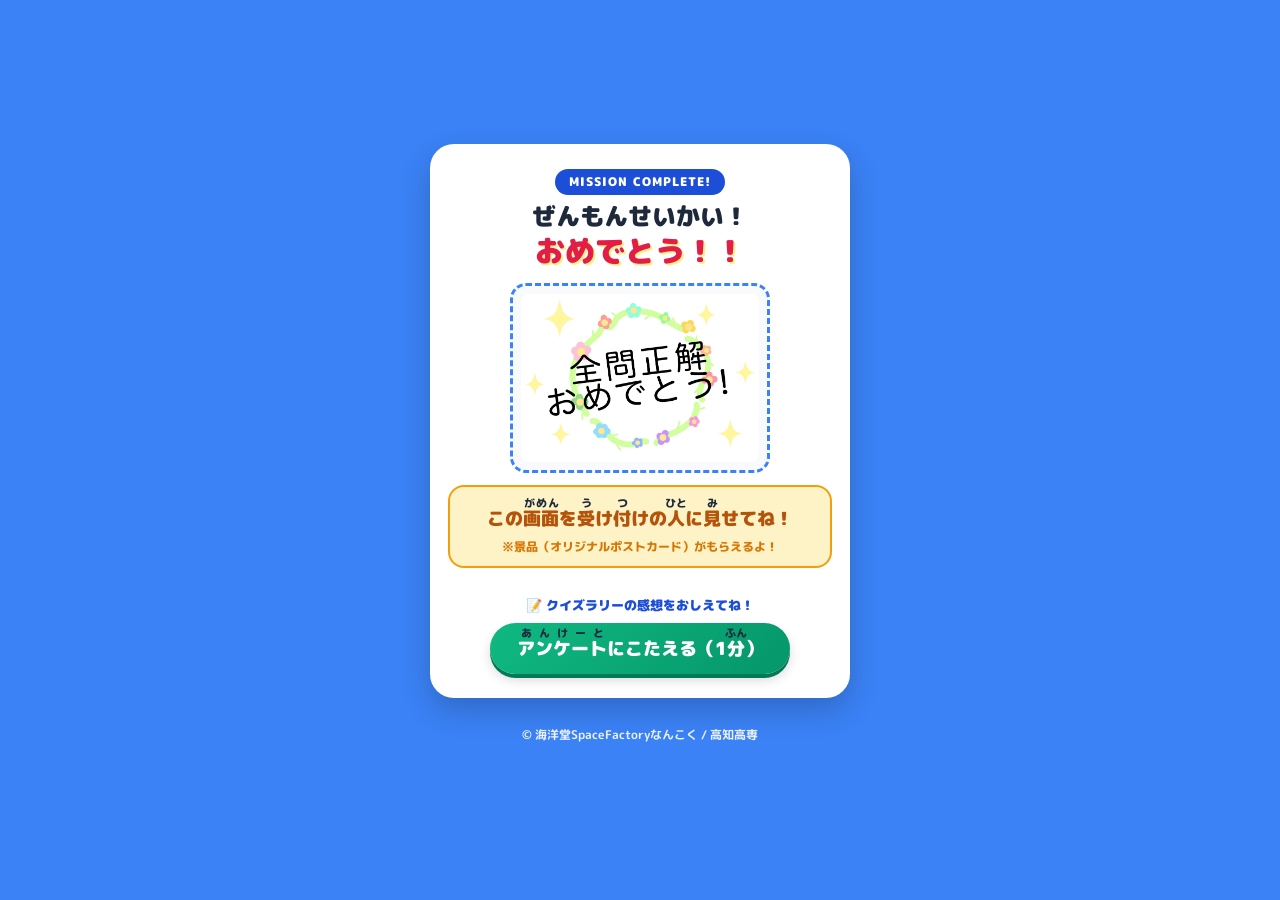
==== commit e3f01f74: "改善（10/29)" ====
--- a/clear.html
+++ b/clear.html
@@ -3,7 +3,7 @@
 <head>
     <meta charset="UTF-8">
     <title>全問正解おめでとう！｜海洋堂ARクイズラリー</title>
-    <meta name="viewport" content="width=device-width, initial-scale=1.0">
+    <meta name="viewport" content="width=device-width, initial-scale=1.0, user-scalable=no">
     <link rel="stylesheet" href="clear.css">
     <!-- 見やすい角丸フォントの読み込み -->
     <link rel="preconnect" href="https://fonts.googleapis.com">
@@ -19,7 +19,6 @@
         <div class="confetti"></div><div class="confetti"></div>
     </div>
 
-
     <div id="outer">
         <main class="clear-card">
             
@@ -29,7 +28,6 @@
                 <h1>ぜんもんせいかい！<br><span class="highlight">おめでとう！！</span></h1>
             </header>
 
-
             <!-- 2. スタンプ（スタッフ確認用メインエリア） -->
             <div class="stamp-container">
                 <div class="stamp-frame">
@@ -37,8 +35,7 @@
                 </div>
             </div>
 
-
-            <!-- 3. スタッフに見せる指示（子供・高齢者向け大文字＆ルビ） -->
+            <!-- 3. スタッフに見せる指示 -->
             <div class="reception-guide">
                 <p class="guide-text">
                     この<ruby>画面<rt>がめん</rt></ruby>を<ruby>受<rt>う</rt></ruby>け<ruby>付<rt>つ</rt></ruby>けの<ruby>人<rt>ひと</rt></ruby>に<ruby>見<rt>み</rt></ruby>せてね！
@@ -46,13 +43,22 @@
                 <p class="sub-text">※景品（オリジナルポストカード）がもらえるよ！</p>
             </div>
 
+            <!-- 4. Googleフォーム（アンケート）リンクボタン -->
+            <div class="survey-container">
+                <p class="survey-title">📝 クイズラリーの感想をおしえてね！</p>
+                <a href="https://docs.google.com/forms/d/e/1FAIpQLSczkO3vyU0O9Tlit2I1jtY0QSrg38aOl59SbziwXtgxCSIYGg/viewform?usp=dialog" 
+                   target="_blank" 
+                   rel="noopener noreferrer" 
+                   class="survey-btn">
+                   <ruby>アンケート<rt>あんけーと</rt></ruby>にこたえる（1<ruby>分<rt>ふん</rt></ruby>）
+                </a>
+            </div>
 
         </main>
-
 
         <footer>
             <p>© 海洋堂SpaceFactoryなんこく / 高知高専</p>
         </footer>
     </div>
 </body>
-</html>+</html>
--- a/clear.css
+++ b/clear.css
@@ -1,30 +1,26 @@
 @charset "UTF-8";
 
-
 :root {
-    --ksfn-blue: #3b82f6;       /* 海洋堂SFなんこくらしい鮮やかな青 */
+    --ksfn-blue: #3b82f6;        /* 海洋堂SFなんこくらしい鮮やかな青 */
     --ksfn-dark-blue: #1d4ed8;  /* 深みのある青 */
     --accent-red: #e11d48;      /* お祝いの赤 */
     --accent-yellow: #fef08a;   /* 祝福の黄色 */
     --text-color: #1e293b;
 }
 
-
-    *, *::before, *::after {
+*, *::before, *::after {
     box-sizing: border-box;
-    }
-
+}
 
 body {
     margin: 0;
     padding: 0;
     font-family: 'M PLUS Rounded 1c', "ヒラギノ角ゴ ProN", "Meiryo", sans-serif;
-    background-color: var(--ksfn-blue); /* 青を基調とした背景 */
+    background-color: var(--ksfn-blue);
     color: var(--text-color);
     line-height: 1.5;
     overflow-x: hidden;
 }
-
 
 /* 全体レイアウト */
 #outer {
@@ -36,81 +32,72 @@
     justify-content: center;
 }
 
-
 /* クイズラリー専用のクリアカード */
 .clear-card {
     background: #ffffff;
     width: 100%;
-    max-width: 420px; /* スマホで一番見やすいサイズ */
+    max-width: 420px;
     border-radius: 24px;
-    padding: 28px 20px;
+    padding: 24px 18px;
     box-shadow: 0 12px 30px rgba(0, 0, 0, 0.2);
     text-align: center;
     position: relative;
     z-index: 10;
 }
 
-
 /* 1. 祝福ヘッダー */
 .clear-header {
-    margin-bottom: 16px;
-}
-
+    margin-bottom: 12px;
+}
 
 .badge {
     display: inline-block;
     background: var(--ksfn-dark-blue);
     color: #ffffff;
     font-weight: 900;
-    font-size: 13px;
-    padding: 4px 16px;
+    font-size: 12px;
+    padding: 4px 14px;
     border-radius: 20px;
     letter-spacing: 1px;
-    margin-bottom: 8px;
-}
-
+    margin-bottom: 6px;
+}
 
 h1 {
-    font-size: 26px;
+    font-size: 24px;
     font-weight: 900;
     margin: 0;
     color: var(--text-color);
     line-height: 1.3;
 }
 
-
 h1 .highlight {
-    font-size: 32px;
+    font-size: 30px;
     color: var(--accent-red);
     text-shadow: 2px 2px 0px var(--accent-yellow);
     display: inline-block;
     animation: pulse 1.5s infinite alternate;
 }
 
-
 @keyframes pulse {
     0% { transform: scale(1); }
     100% { transform: scale(1.05); }
 }
 
-
 /* 2. スタンプ表示枠 */
 .stamp-container {
-    margin: 16px 0;
+    margin: 12px 0;
     display: flex;
     justify-content: center;
 }
-
 
 .stamp-frame {
     background: #f8fafc;
     border: 3px dashed var(--ksfn-blue);
     border-radius: 16px;
-    padding: 10px;
-    max-width: 280px;
+    padding: 8px;
+    max-width: 260px;
     width: 100%;
 }
-
 
 .stamp-image {
     width: 100%;
@@ -120,65 +107,83 @@
     animation: popIn 0.6s cubic-bezier(0.175, 0.885, 0.32, 1.275);
 }
 
-
 @keyframes popIn {
     0% { transform: scale(0.6); opacity: 0; }
     100% { transform: scale(1); opacity: 1; }
 }
 
-
-/* 3. 受付誘導指示（スタッフに見せる目的） */
+/* 3. 受付誘導指示 */
 .reception-guide {
-    background-color: #fef3c7; /* 目立つ明るいイエロー */
+    background-color: #fef3c7;
     border: 2px solid #f59e0b;
     border-radius: 16px;
-    padding: 12px 8px;
-    margin-top: 16px;
-}
-
+    padding: 10px 8px;
+    margin-top: 12px;
+}
 
 .guide-text {
-    font-size: 20px;
+    font-size: 18px;
     font-weight: 900;
     color: #b45309;
     margin: 0;
-    line-height: 1.8;
-}
-
-
-/* ルビ（ふりがな）を大きく太く調整 */
-ruby {
-    ruby-position: over;
-}
-
-
-rt {
+    line-height: 1.6;
+}
+
+ruby { ruby-position: over; }
+rt { font-size: 11px; font-weight: 800; color: #1e293b; }
+
+.sub-text {
     font-size: 12px;
-    font-weight: 800;
-    color: #1e293b;
-}
-
-
-.sub-text {
-    font-size: 13px;
     font-weight: 800;
     color: #d97706;
     margin: 4px 0 0 0;
 }
 
+/* 4. Googleフォーム（アンケート）エリア */
+.survey-container {
+    margin-top: 16px;
+    padding-top: 12px;
+    border-top: 2px stroke #e2e8f0;
+}
+
+.survey-title {
+    font-size: 13px;
+    font-weight: 900;
+    color: var(--ksfn-dark-blue);
+    margin: 0 0 8px 0;
+}
+
+.survey-btn {
+    display: inline-block;
+    background: linear-gradient(135deg, #10b981, #059669);
+    color: #ffffff;
+    font-size: 18px;
+    font-weight: 900;
+    padding: 12px 20px;
+    border-radius: 50px;
+    text-decoration: none;
+    box-shadow: 0 4px 0px #047857, 0 6px 12px rgba(0, 0, 0, 0.15);
+    transition: all 0.1s ease;
+    width: 90%;
+    max-width: 300px;
+}
+
+.survey-btn:active {
+    transform: translateY(3px);
+    box-shadow: 0 1px 0px #047857, 0 2px 6px rgba(0, 0, 0, 0.15);
+}
 
 /* フッター */
 footer {
     font-size: 12px;
     color: #ffffff;
-    margin-top: 20px;
+    margin-top: 16px;
     text-align: center;
     font-weight: 700;
     opacity: 0.9;
 }
 
-
-/* 4. お祝い紙吹雪アニメーション (CSS Only) */
+/* 5. お祝い紙吹雪アニメーション */
 .confetti-container {
     position: fixed;
     top: 0;
@@ -190,7 +195,6 @@
     overflow: hidden;
 }
 
-
 .confetti {
     position: absolute;
     width: 10px;
@@ -200,7 +204,6 @@
     animation: fall 3.5s linear infinite;
 }
 
-
 .confetti:nth-child(1) { left: 10%; background: #ffffff; animation-delay: 0s; }
 .confetti:nth-child(2) { left: 25%; background: #fef08a; animation-delay: 0.5s; }
 .confetti:nth-child(3) { left: 40%; background: #f43f5e; animation-delay: 0.2s; }
@@ -208,8 +211,8 @@
 .confetti:nth-child(5) { left: 70%; background: #ffffff; animation-delay: 0.3s; }
 .confetti:nth-child(6) { left: 85%; background: #fef08a; animation-delay: 0.6s; }
 
-
 @keyframes fall {
     0% { transform: translateY(0) rotate(0deg); opacity: 1; }
     100% { transform: translateY(100vh) rotate(360deg); opacity: 0; }
-}+}
+
